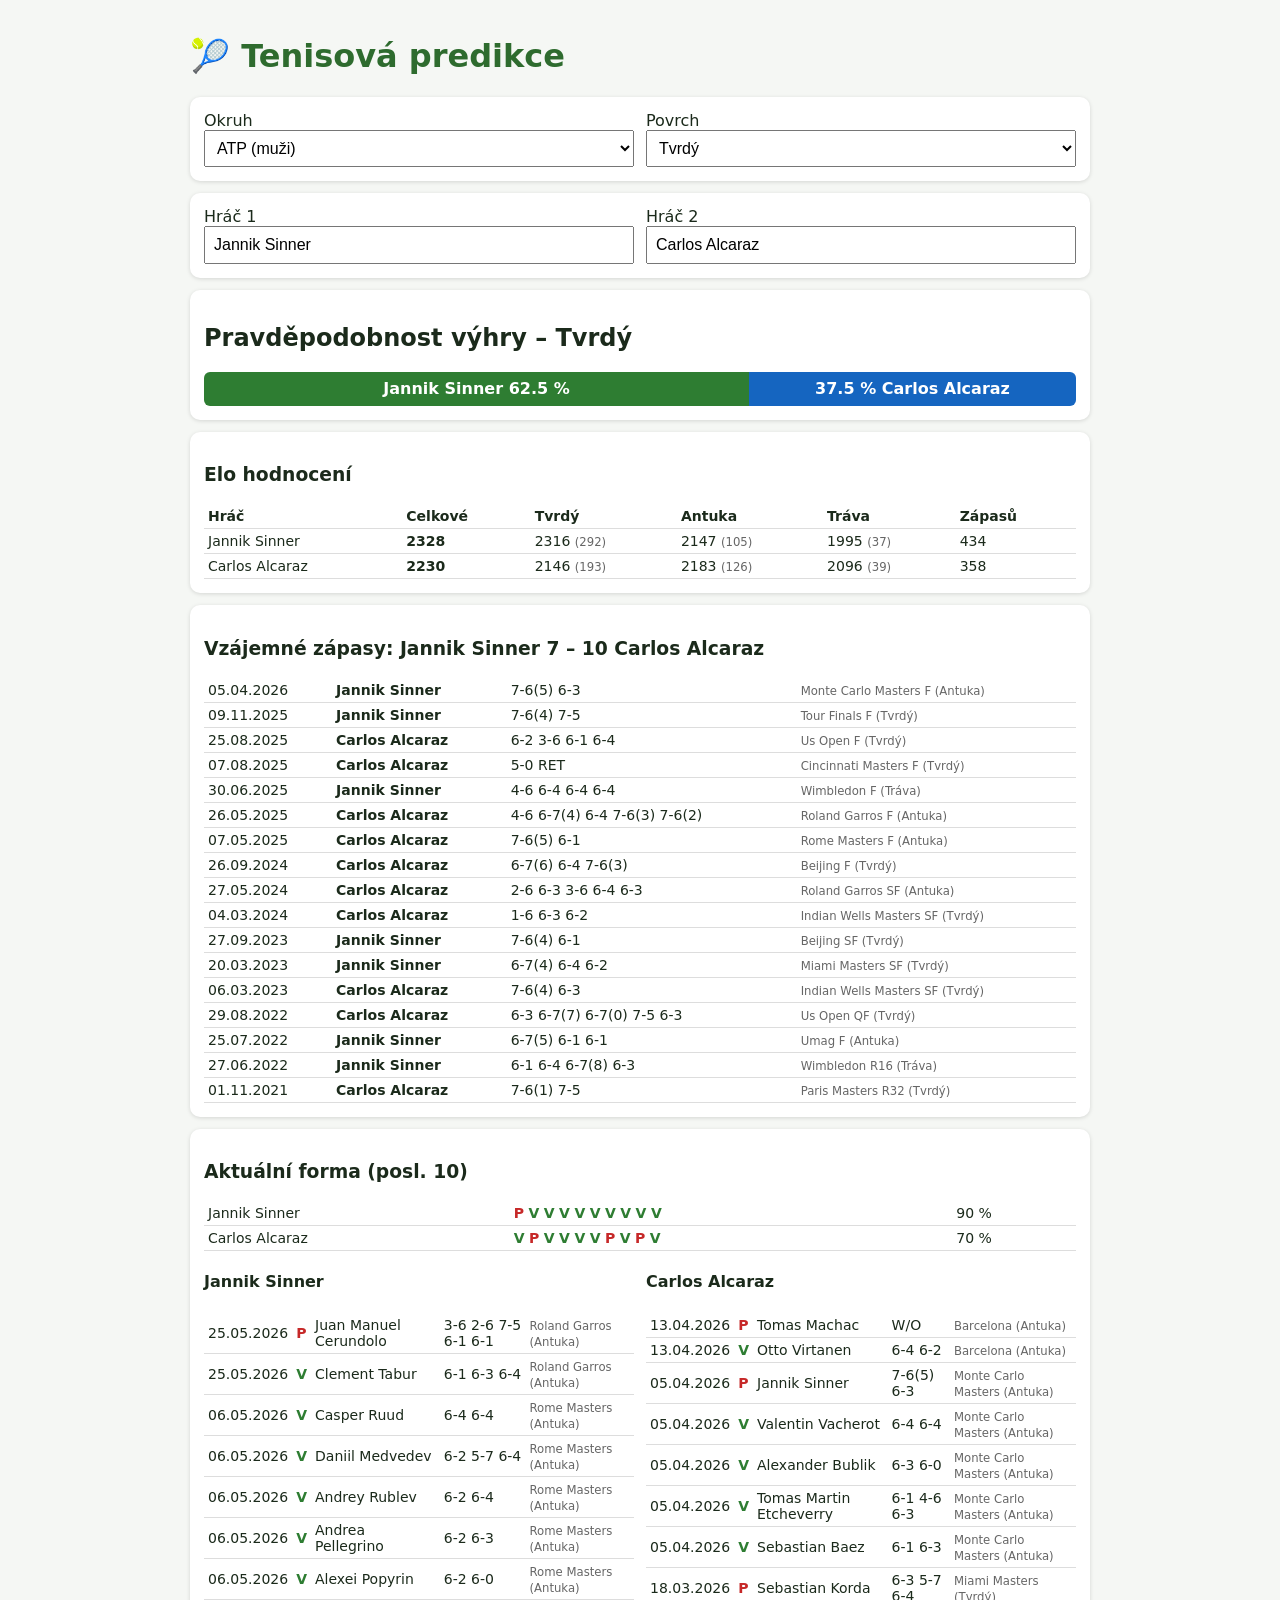
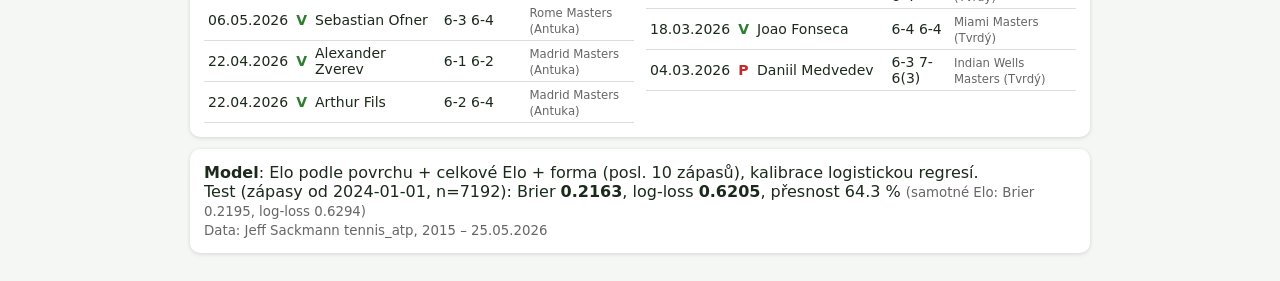
==== index.html @ 12313e76 "Tenisová predikce (nová) – statická app" ====
<!doctype html><html lang="cs"><head><meta charset="utf-8"><meta name="viewport" content="width=device-width,initial-scale=1">
<title>Tenisová predikce</title><style>
body{font-family:system-ui,sans-serif;max-width:900px;margin:auto;padding:16px;background:#f5f7f4;color:#1b2a1b}
h1{color:#2e6b2e}.row{display:flex;gap:12px;flex-wrap:wrap}.row>div{flex:1;min-width:200px}
input,select,button{font-size:16px;padding:8px;width:100%;box-sizing:border-box}
.card{background:#fff;border-radius:10px;padding:14px;margin:12px 0;box-shadow:0 1px 4px #0002}
.bar{display:flex;height:34px;border-radius:6px;overflow:hidden;color:#fff;font-weight:bold}
.bar div{display:flex;align-items:center;justify-content:center}table{width:100%;border-collapse:collapse;font-size:14px}
td,th{padding:4px;border-bottom:1px solid #ddd;text-align:left}.W{color:#2e7d32;font-weight:bold}.L{color:#c62828;font-weight:bold}small{color:#666}
</style></head><body>
<h1>🎾 Tenisová predikce</h1>
<div class="card row"><div><label>Okruh</label><select id="tour"><option value="atp">ATP (muži)</option><option value="wta">WTA (ženy)</option></select></div>
<div><label>Povrch</label><select id="surf"><option value="Hard">Tvrdý</option><option value="Clay">Antuka</option><option value="Grass">Tráva</option></select></div></div>
<div class="card row"><div><label>Hráč 1</label><input id="p1" list="pl" placeholder="Začněte psát jméno…"></div>
<div><label>Hráč 2</label><input id="p2" list="pl" placeholder="Začněte psát jméno…"></div></div>
<datalist id="pl"></datalist><div id="out"></div><div class="card" id="meta"><small>Načítám data…</small></div>
<script src="app.js"></script></body></html>
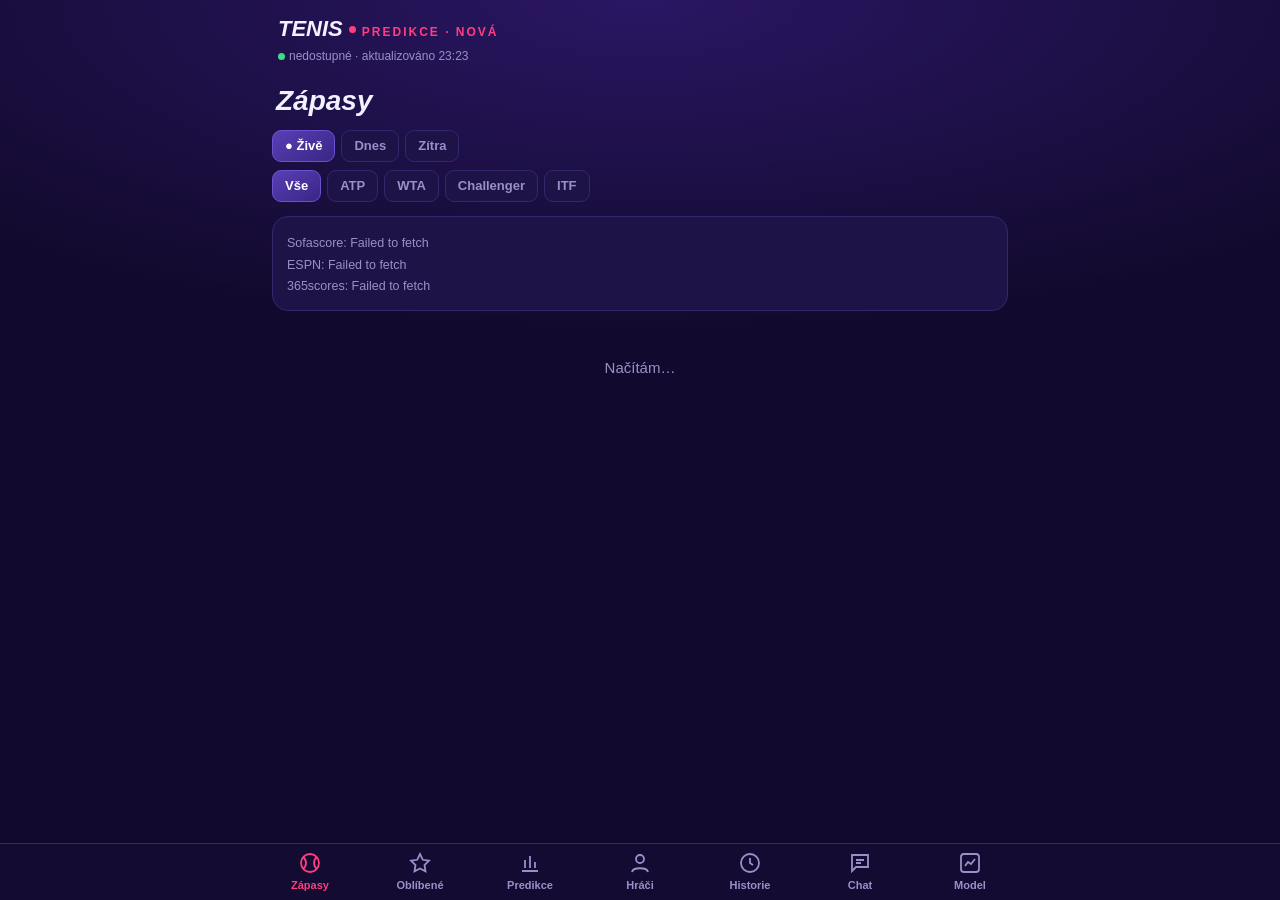
==== commit 0d4e6a65: "Restyl + všechny funkce (lokálně, bez push)" ====
--- a/index.html
+++ b/index.html
@@ -1,17 +1,15 @@
-<!doctype html><html lang="cs"><head><meta charset="utf-8"><meta name="viewport" content="width=device-width,initial-scale=1">
-<title>Tenisová predikce</title><style>
-body{font-family:system-ui,sans-serif;max-width:900px;margin:auto;padding:16px;background:#f5f7f4;color:#1b2a1b}
-h1{color:#2e6b2e}.row{display:flex;gap:12px;flex-wrap:wrap}.row>div{flex:1;min-width:200px}
-input,select,button{font-size:16px;padding:8px;width:100%;box-sizing:border-box}
-.card{background:#fff;border-radius:10px;padding:14px;margin:12px 0;box-shadow:0 1px 4px #0002}
-.bar{display:flex;height:34px;border-radius:6px;overflow:hidden;color:#fff;font-weight:bold}
-.bar div{display:flex;align-items:center;justify-content:center}table{width:100%;border-collapse:collapse;font-size:14px}
-td,th{padding:4px;border-bottom:1px solid #ddd;text-align:left}.W{color:#2e7d32;font-weight:bold}.L{color:#c62828;font-weight:bold}small{color:#666}
-</style></head><body>
-<h1>🎾 Tenisová predikce</h1>
-<div class="card row"><div><label>Okruh</label><select id="tour"><option value="atp">ATP (muži)</option><option value="wta">WTA (ženy)</option></select></div>
-<div><label>Povrch</label><select id="surf"><option value="Hard">Tvrdý</option><option value="Clay">Antuka</option><option value="Grass">Tráva</option></select></div></div>
-<div class="card row"><div><label>Hráč 1</label><input id="p1" list="pl" placeholder="Začněte psát jméno…"></div>
-<div><label>Hráč 2</label><input id="p2" list="pl" placeholder="Začněte psát jméno…"></div></div>
-<datalist id="pl"></datalist><div id="out"></div><div class="card" id="meta"><small>Načítám data…</small></div>
-<script src="app.js"></script></body></html>
+<!doctype html><html lang="cs"><head><meta charset="utf-8"><meta name="viewport" content="width=device-width,initial-scale=1,viewport-fit=cover">
+<title>Tenis predikce · nová</title><meta name="theme-color" content="#120a2e"><link rel="manifest" href="manifest.json"><link rel="icon" href="icon.svg">
+<link rel="stylesheet" href="style.css"></head><body>
+<header class="top"><div class="brand"><b>TENIS</b><span class="dot"></span><span class="sub">PREDIKCE · NOVÁ</span></div><div class="upd" id="upd"><span class="g"></span>Načítám data…</div></header>
+<main id="view"></main>
+<nav class="bottom">
+ <button data-v="zapasy" class="on"><svg viewBox="0 0 24 24"><circle cx="12" cy="12" r="9"/><path d="M5 6c4 3 4 9 0 12M19 6c-4 3-4 9 0 12"/></svg>Zápasy</button>
+ <button data-v="oblibene"><svg viewBox="0 0 24 24"><path d="M12 3l2.8 5.8 6.2.9-4.5 4.4 1 6.2L12 17.4 6.5 20.3l1-6.2L3 9.7l6.2-.9z"/></svg>Oblíbené</button>
+ <button data-v="predikce"><svg viewBox="0 0 24 24"><path d="M4 20h16M7 17V9M12 17V5M17 17v-6"/></svg>Predikce</button>
+ <button data-v="hraci"><svg viewBox="0 0 24 24"><circle cx="12" cy="8" r="4"/><path d="M4 21c1-5 15-5 16 0"/></svg>Hráči</button>
+ <button data-v="historie"><svg viewBox="0 0 24 24"><circle cx="12" cy="12" r="9"/><path d="M12 7v5l3 2"/></svg>Historie</button>
+ <button data-v="chat"><svg viewBox="0 0 24 24"><path d="M4 4h16v12H8l-4 4z"/><path d="M8 9h8M8 12h5"/></svg>Chat</button>
+ <button data-v="model"><svg viewBox="0 0 24 24"><rect x="3" y="3" width="18" height="18" rx="3"/><path d="M7 15l3-4 3 2 4-5"/></svg>Model</button>
+</nav>
+<script src="model.js"></script><script src="live.js"></script><script src="app.js"></script></body></html>
--- a/style.css
+++ b/style.css
@@ -0,0 +1,40 @@
+:root{--bg:#120a2e;--bg2:#1a1040;--card:#1d1347;--card2:#24185a;--line:#33276e;--txt:#f3f0ff;--mut:#9a90c9;--pink:#ff3d7f;--vio:#8f7cff;--grn:#3ddc84;--blue:#5b8cff;--hi:linear-gradient(145deg,#5a3fb5,#3a2585)}
+*{box-sizing:border-box}html,body{margin:0;min-height:100vh;background:radial-gradient(120% 60% at 50% 0,#2a1663 0,var(--bg) 60%) fixed;color:var(--txt);font:15px/1.4 -apple-system,BlinkMacSystemFont,"Segoe UI",Roboto,sans-serif;color-scheme:dark}
+button,input,select{font:inherit;color:inherit}
+.top{padding:calc(env(safe-area-inset-top) + 14px) 18px 4px;max-width:760px;margin:auto}.brand b{font-style:italic;font-weight:900;font-size:22px}
+.brand .dot{display:inline-block;width:7px;height:7px;border-radius:50%;background:var(--pink);margin:0 6px 3px}.brand .sub{color:var(--pink);font-weight:700;font-size:12px;letter-spacing:2px}
+.upd{color:var(--mut);font-size:12px;margin-top:3px}.g{display:inline-block;width:7px;height:7px;border-radius:50%;background:var(--grn);margin-right:4px}
+main{padding:0 0 92px;max-width:760px;margin:auto}h1{font-style:italic;font-weight:900;font-size:28px;margin:12px 16px 6px}
+.card{margin:10px 12px;background:var(--card);border:1px solid var(--line);border-radius:16px;padding:14px;overflow:hidden}.card.hi{background:var(--hi);border-color:#6b51cf}
+.card h3{margin:0 0 10px;font-size:13px;letter-spacing:1.5px;text-transform:uppercase;color:var(--mut)}.card.hi h3{color:#d9d0ff}
+.filters{display:flex;gap:8px;padding:6px 12px;flex-wrap:wrap}.sel{flex:1;min-width:140px;background:var(--card);border:1px solid var(--line);border-radius:12px;padding:6px 10px}
+.sel label{display:block;font-size:10px;letter-spacing:1.5px;color:var(--mut);font-weight:700;text-transform:uppercase}
+.sel select,.sel input{width:100%;background:none;border:0;color:var(--txt);font-size:15px;padding:3px 0;outline:none;-webkit-appearance:none}.sel select option{background:var(--bg2)}
+.seg{display:flex;gap:6px;padding:4px 12px;overflow-x:auto;scrollbar-width:none}.seg button{background:var(--card);border:1px solid var(--line);border-radius:9px;padding:6px 12px;color:var(--mut);font-weight:700;font-size:13px;white-space:nowrap;cursor:pointer}
+.seg button.on{background:var(--hi);color:#fff;border-color:#6b51cf}
+.prob{display:flex;align-items:center;gap:10px}.prob .pl{flex:1;font-weight:700;overflow:hidden;text-overflow:ellipsis;white-space:nowrap}.prob .pl.r{text-align:right}
+.pct{font-weight:900;font-size:30px}.pct.a{color:var(--pink)}.pct.b{color:var(--vio)}.pct small{font-size:15px}
+.split{display:flex;height:10px;border-radius:6px;overflow:hidden;margin:10px 0 4px;background:var(--vio)}.split i{background:var(--pink);display:block}
+.mini{display:flex;align-items:center;gap:8px;font-size:12px;color:var(--mut)}.mini .t{flex:1;height:5px;border-radius:3px;background:var(--vio);overflow:hidden}.mini .t i{display:block;height:100%;background:var(--pink)}.mini b{color:var(--txt);font-weight:900;min-width:34px}
+table{width:100%;border-collapse:collapse;font-size:13.5px}td,th{padding:6px 4px;border-bottom:1px solid var(--line);text-align:left}th{color:var(--mut);font-size:11px;letter-spacing:1px;text-transform:uppercase;font-weight:700}tr:last-child td{border-bottom:0}
+.num{font-weight:900}.W{color:var(--grn);font-weight:900}.L{color:var(--pink);font-weight:900}.mut,small{color:var(--mut)}
+.badge{display:inline-block;font-size:11px;font-weight:800;padding:3px 8px;border-radius:8px;background:var(--card2);color:var(--mut);margin-right:4px}
+.badge.atp{background:#2b4aa0;color:#dbe5ff}.badge.wta{background:#8a2d6a;color:#ffd9ef}.badge.itf{background:#6a5520;color:#ffeab0}.badge.ch{background:#5b2c8f;color:#eadbff}
+.badge.live{background:#173a35;color:var(--grn)}.badge.val{background:#173a35;color:var(--grn);border:1px solid var(--grn)}
+.grp{margin:10px 12px;background:var(--card);border:1px solid var(--line);border-radius:16px;overflow:hidden}
+.ghead{display:flex;justify-content:space-between;align-items:center;padding:9px 14px;background:var(--card2);font-weight:700;font-size:13px}
+.m{padding:11px 14px;border-top:1px solid var(--line);cursor:pointer}.m:first-of-type{border-top:0}.m:hover{background:#ffffff06}
+.row{display:flex;align-items:center;gap:8px}.nm{flex:1;white-space:nowrap;overflow:hidden;text-overflow:ellipsis}.nm.w{font-weight:800}
+.sc{display:flex;gap:3px}.sc span{min-width:20px;text-align:center;font-weight:800;color:var(--mut)}.sc span.cur{color:var(--grn);background:#173a35;border-radius:5px}.sc span.pt{color:#ffd36b}
+.srv{width:8px;height:8px;border-radius:50%;background:#ffd36b;display:inline-block;visibility:hidden}.srv.on{visibility:visible}
+.star{background:none;border:0;font-size:18px;color:var(--mut);cursor:pointer;padding:0 4px}.star.on{color:#ffc84a}
+.odds{display:flex;gap:6px;align-items:center;margin-top:6px;font-size:12px;color:var(--mut)}.ob{background:#14102f;border:1px solid var(--line);border-radius:8px;padding:3px 10px;font-weight:800;color:var(--txt)}.ob.val{border-color:var(--grn);color:var(--grn)}
+.grid{display:grid;grid-template-columns:repeat(2,1fr);gap:8px}.kpi{background:var(--card2);border:1px solid var(--line);border-radius:12px;padding:10px}.kpi b{display:block;font-size:22px;font-weight:900}.kpi small{font-size:11px;letter-spacing:1px;text-transform:uppercase}
+.empty{color:var(--mut);text-align:center;padding:36px 20px}.btn{background:var(--hi);border:1px solid #6b51cf;border-radius:9px;padding:8px 14px;font-weight:800;cursor:pointer}
+.chat{display:flex;flex-direction:column;gap:8px}.msg{padding:9px 12px;border-radius:14px;max-width:85%;white-space:pre-wrap}.msg.u{align-self:flex-end;background:var(--hi)}.msg.b{background:var(--card2);border:1px solid var(--line)}
+.chatin{display:flex;gap:8px;padding:0 12px}.chatin input{flex:1;background:var(--card);border:1px solid var(--line);border-radius:12px;padding:10px;color:var(--txt)}
+nav.bottom{position:fixed;bottom:0;left:0;right:0;display:flex;justify-content:center;background:#140c33ee;backdrop-filter:blur(10px);border-top:1px solid var(--line);padding:6px 0 calc(env(safe-area-inset-bottom) + 6px);z-index:5}
+nav.bottom button{flex:1;max-width:110px;background:none;border:0;color:var(--mut);font-size:11px;font-weight:600;display:flex;flex-direction:column;align-items:center;gap:3px;cursor:pointer}
+nav.bottom svg{width:24px;height:24px;fill:none;stroke:currentColor;stroke-width:1.8}nav.bottom button.on{color:var(--pink)}
+.cal{display:flex;align-items:flex-end;gap:4px;height:120px;border-bottom:1px solid var(--line)}.cal div{flex:1;position:relative;height:100%}.cal i,.cal u{position:absolute;bottom:0;left:15%;width:35%;background:var(--vio);border-radius:4px 4px 0 0}.cal u{left:50%;background:var(--pink);text-decoration:none}
+@media(min-width:800px){.grid{grid-template-columns:repeat(4,1fr)}}
